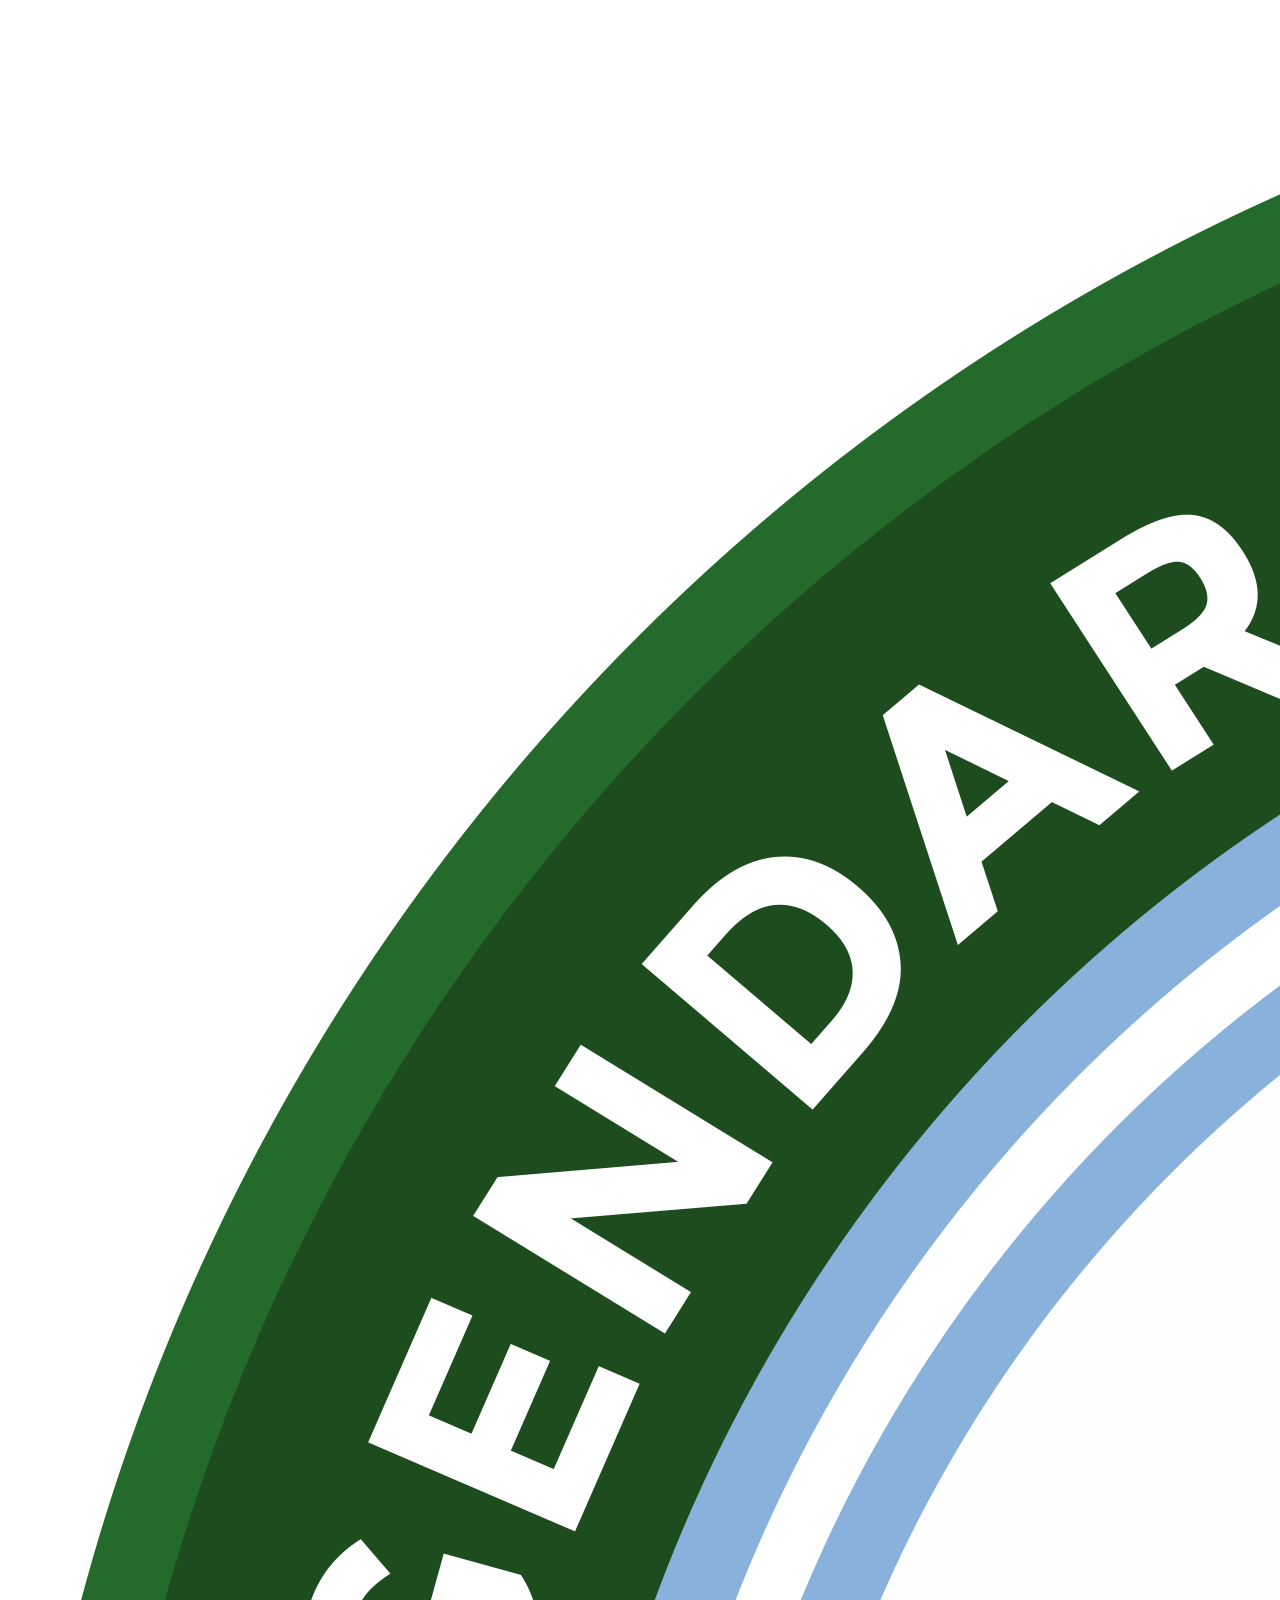
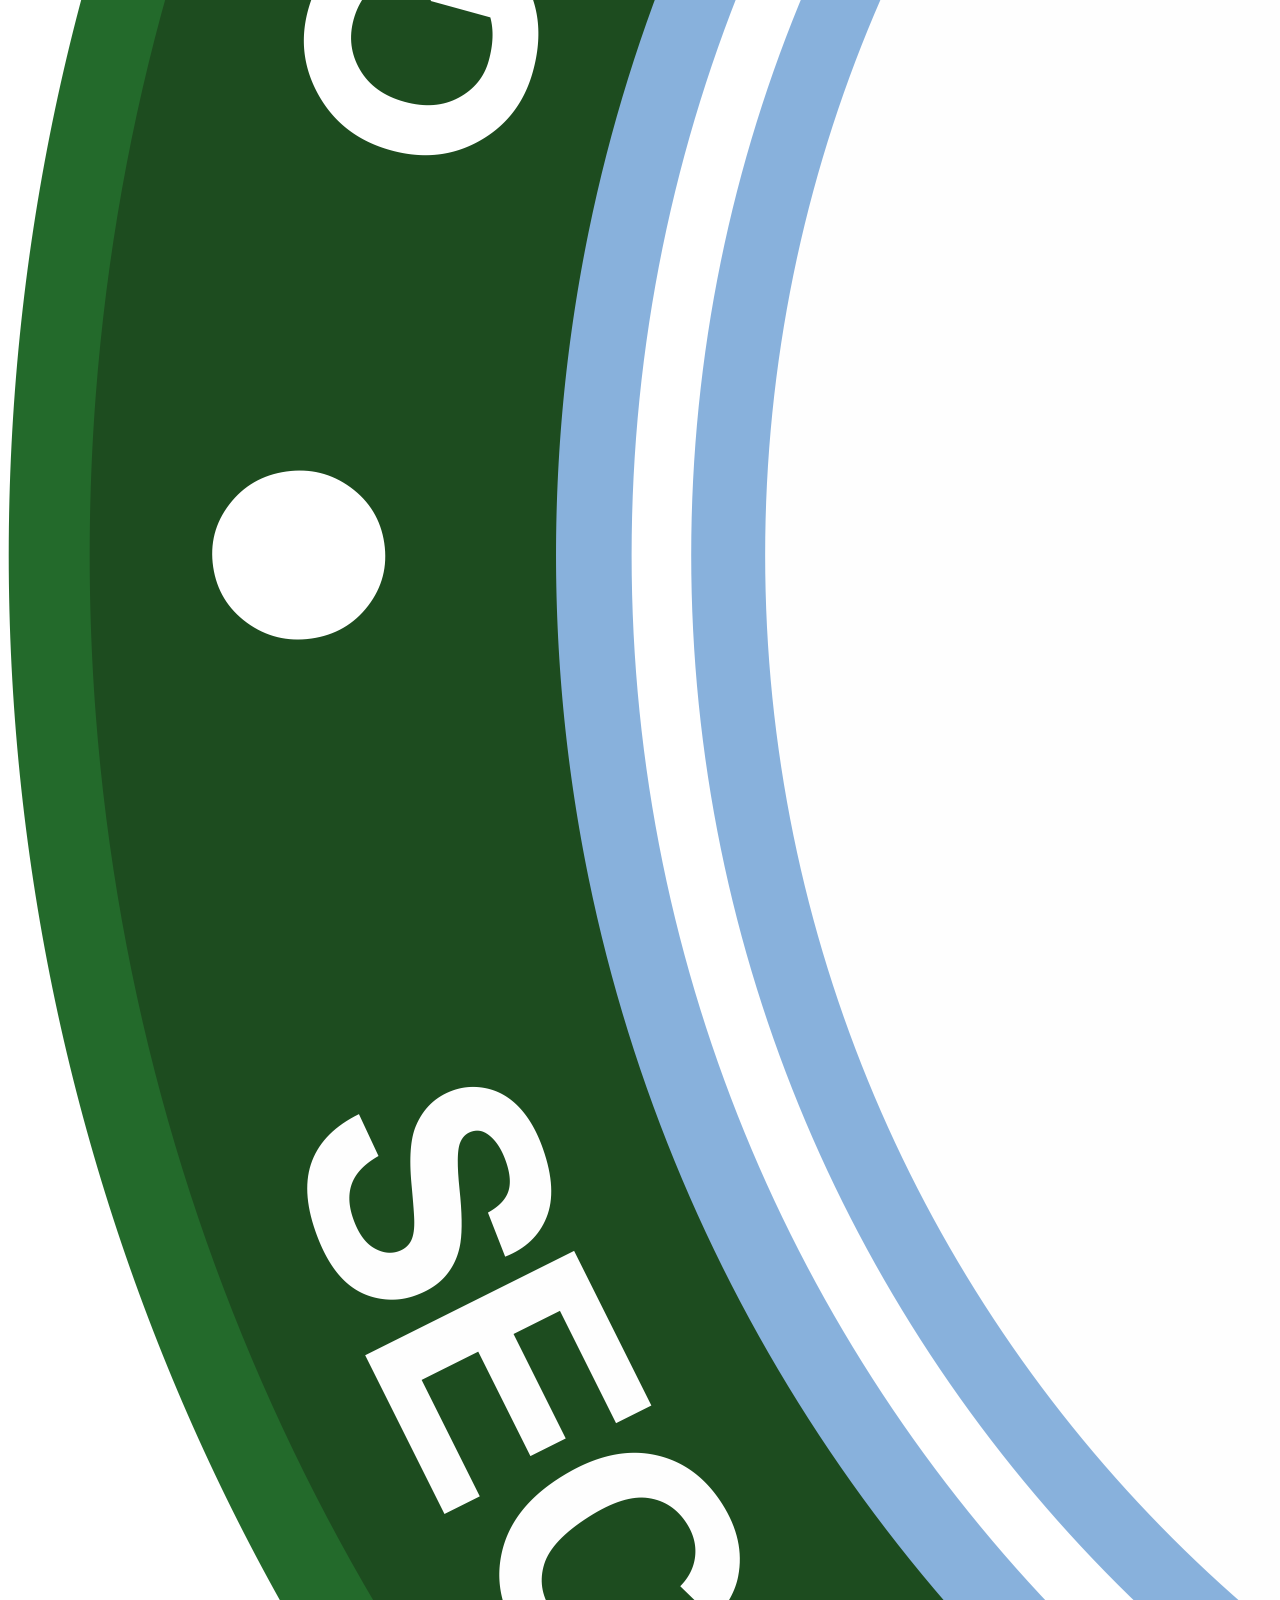
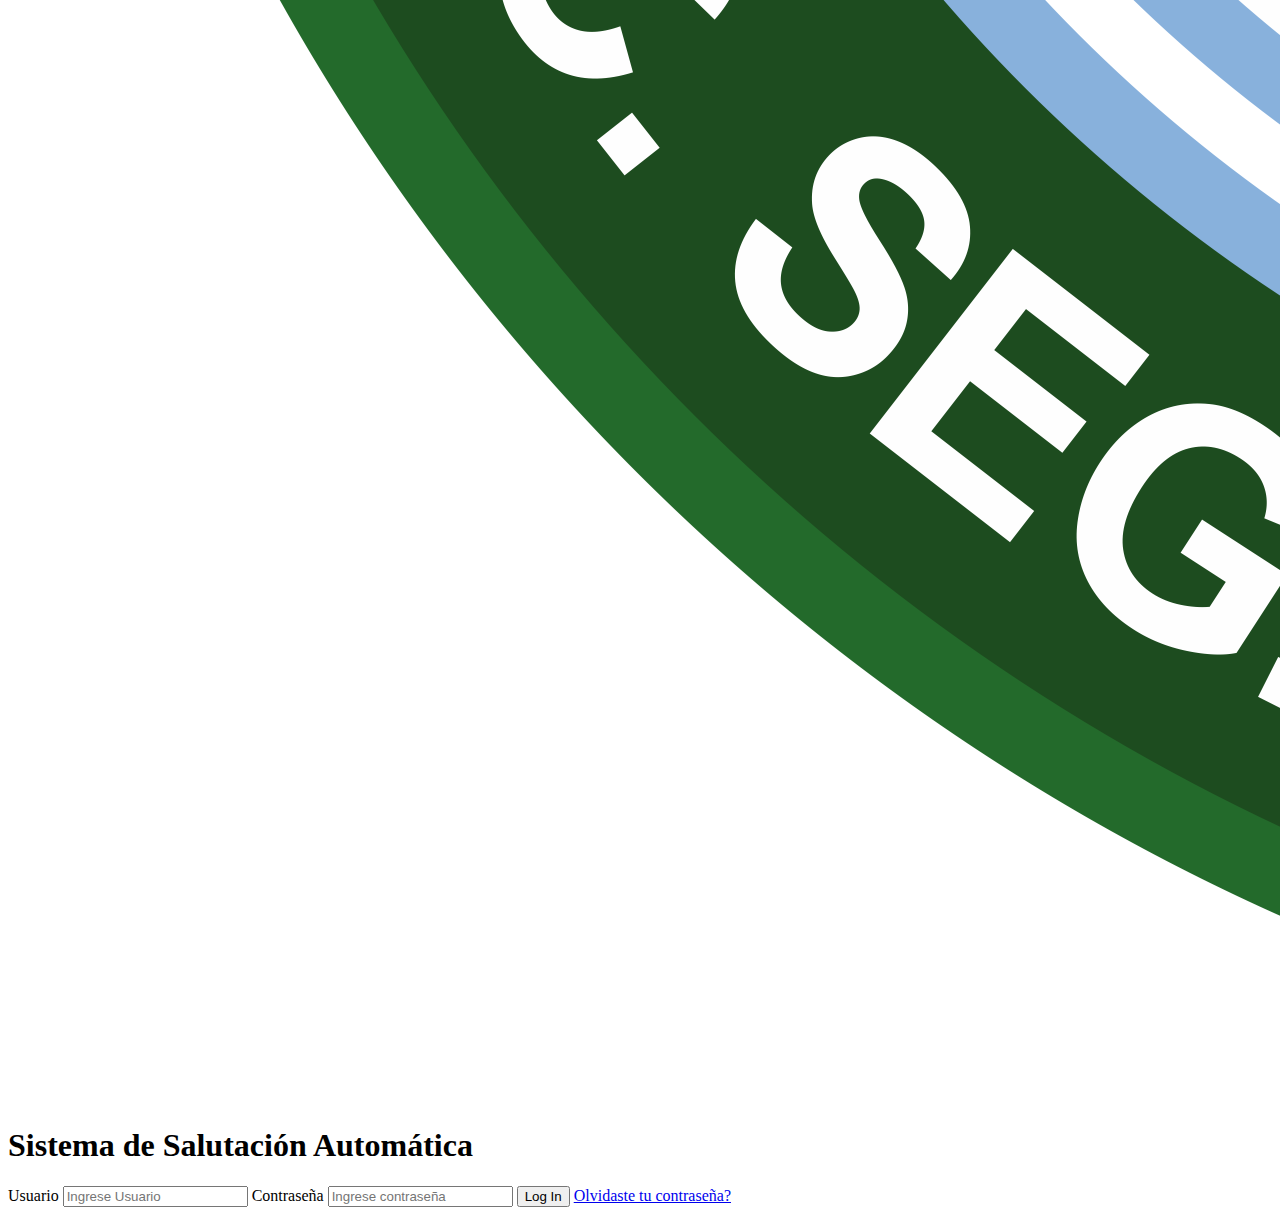
==== index.html @ 7ab35480 "se agrego  login" ====
<!DOCTYPE html>
<html>
  <head>
    <meta charset="utf-8">
    <title>Sistema de Salutación Automática</title>
    <link rel="stylesheet" href="css/style.css">
  </head>
  <body>

    <div class="login-box">
      <img src="img/BASILICA.png" class="avatar" alt="Avatar Image">
      <h1>Sistema de Salutación Automática</h1>
      <form id="loginForm">
          <!-- INGRESE USUARIO -->
          <label for="usuario">Usuario</label>
          <input type="text" name="usuario" placeholder="Ingrese Usuario" required>
          <!-- INGRESE CONTRASEÑA -->
          <label for="contraseña">Contraseña</label>
          <input type="password" name="contraseña" placeholder="Ingrese contraseña" required>
          <input type="submit" value="Log In">
          <a href="#">Olvidaste tu contraseña?</a><br>
      </form>
  </div>
    <script src="js/login.js"></script>
  </body>
</html>
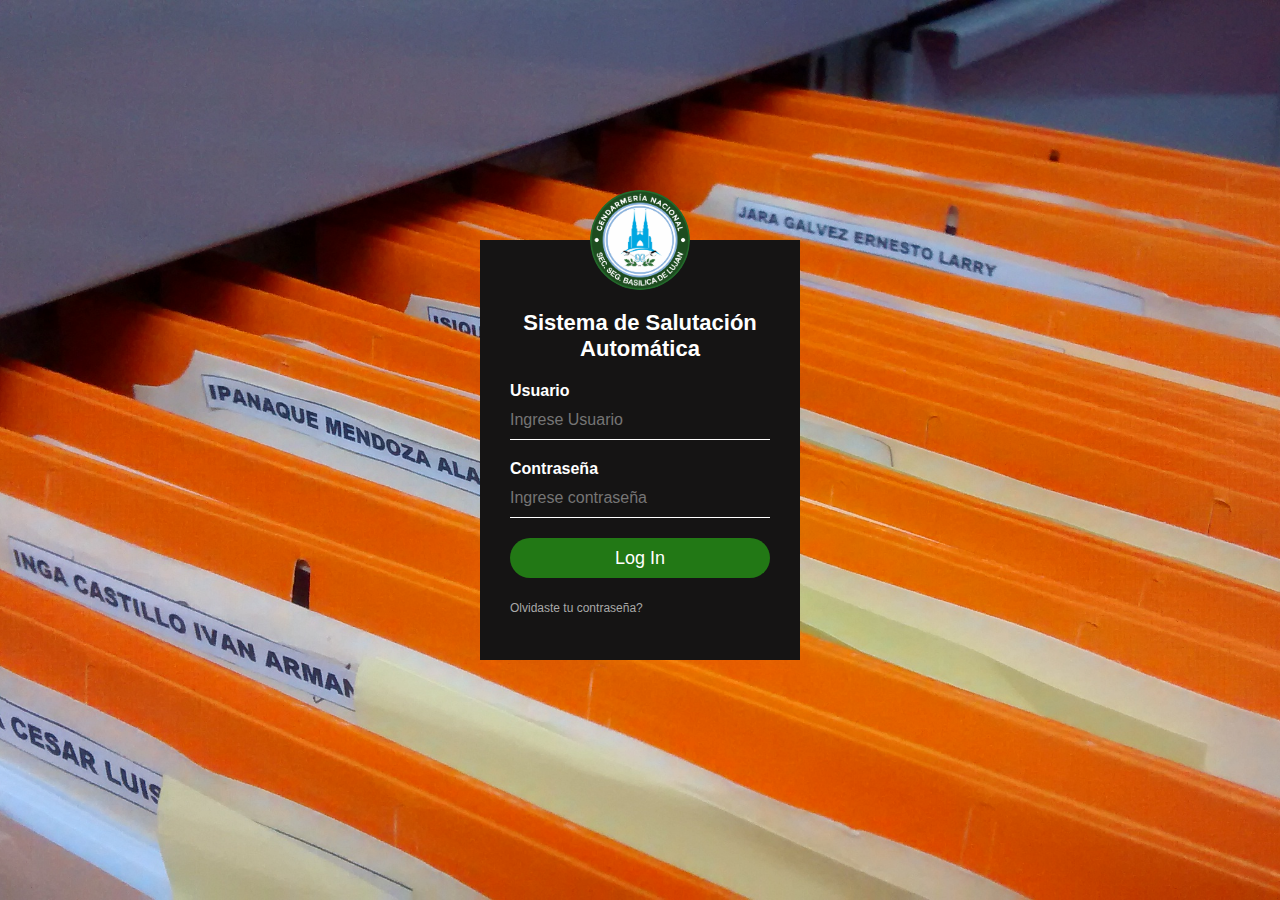
==== commit e7916e0a: "se modifico ruta index.html" ====
--- a/index.html
+++ b/index.html
@@ -3,9 +3,9 @@
   <head>
     <meta charset="utf-8">
     <title>Sistema de Salutación Automática</title>
-    <link rel="stylesheet" href="css/style.css">
+    <link rel="stylesheet" href="CSS/style.css">
   </head>
-  <body>
+  <body id="body-login">
 
     <div class="login-box">
       <img src="img/BASILICA.png" class="avatar" alt="Avatar Image">
@@ -23,4 +23,4 @@
   </div>
     <script src="js/login.js"></script>
   </body>
-</html>+</html>
--- a/CSS/style.css
+++ b/CSS/style.css
@@ -0,0 +1,149 @@
+* {
+  margin: 0;
+  padding: 0;
+  text-decoration: none;
+  list-style: none; 
+  box-sizing: border-box; 
+}
+  body{
+    display: flex;
+   flex-direction: column;
+   min-width: 100vh;
+    /*background-color: #444444;*/
+  }
+
+/* styles LOGIN*/
+
+#body-login{
+    margin: 0;
+    padding: 0;
+    background: url(/img/IMG_20160713_115754022.jpg) no-repeat center top;
+    background-size: cover;
+    font-family: sans-serif;
+    height: 100vh;
+
+  }
+  
+  .login-box {
+    width: 320px;
+    height: 420px;
+    background: rgb(21, 20, 20);
+    color: #fff;
+    top: 50%;
+    left: 50%;
+    position: absolute;
+    transform: translate(-50%, -50%);
+    box-sizing: border-box;
+    padding: 70px 30px;
+  }
+  
+  .login-box .avatar {
+    width: 100px;
+    height: 100px;
+    border-radius: 50%;
+    position: absolute;
+    top: -50px;
+    left: calc(50% - 50px);
+  }
+  
+  .login-box h1 {
+    margin: 0;
+    padding: 0 0 20px;
+    text-align: center;
+    font-size: 22px;
+  }
+  
+  .login-box label {
+    margin: 0;
+    padding: 0;
+    font-weight: bold;
+    display: block;
+  }
+  
+  .login-box input {
+    width: 100%;
+    margin-bottom: 20px;
+  }
+  
+  .login-box input[type="text"], .login-box input[type="password"] {
+    border: none;
+    border-bottom: 1px solid #fff;
+    background: transparent;
+    outline: none;
+    height: 40px;
+    color: #fff;
+    font-size: 16px;
+  }
+  
+  .login-box input[type="submit"] {
+    border: none;
+    outline: none;
+    height: 40px;
+    background: #227815;
+    color: #fff;
+    font-size: 18px;
+    border-radius: 20px;
+  }
+  
+  .login-box input[type="submit"]:hover {
+    cursor: pointer;
+    background: #e35c07;
+    color: #000;
+  }
+  
+  .login-box a {
+    text-decoration: none;
+    font-size: 12px;
+    line-height: 20px;
+    color: darkgrey;
+  }
+  
+  .login-box a:hover {
+    color: #fff;
+  }
+
+@media only screen and (max-width: 600px) {
+    .enlace {
+        flex-direction: column;
+    }
+    }
+
+    /* styles PERSONAS*/
+
+#app{
+  background-color: rgba(244, 94, 0, 0.815);
+  color: #444444;
+}
+.boton{
+  display: flex;
+  justify-content: space-between;
+  padding-bottom: 30px;
+  margin-right: 75%;
+ 
+}
+/* FOOTER */
+/*.footer {
+  display: flex;
+  justify-content: space-between;
+  align-items: center;
+  padding: 10px;
+  background: rgb(0, 0, 0);  
+  margin-top: auto;
+  
+}
+
+.footer-siganos{
+  color: white;
+}
+
+.footer-list{
+  display: flex;
+  row-gap: 0.25rem;
+  list-style:none ;
+  align-items: center;
+ 
+}
+.footer-BA{
+  color:white;
+}
+*/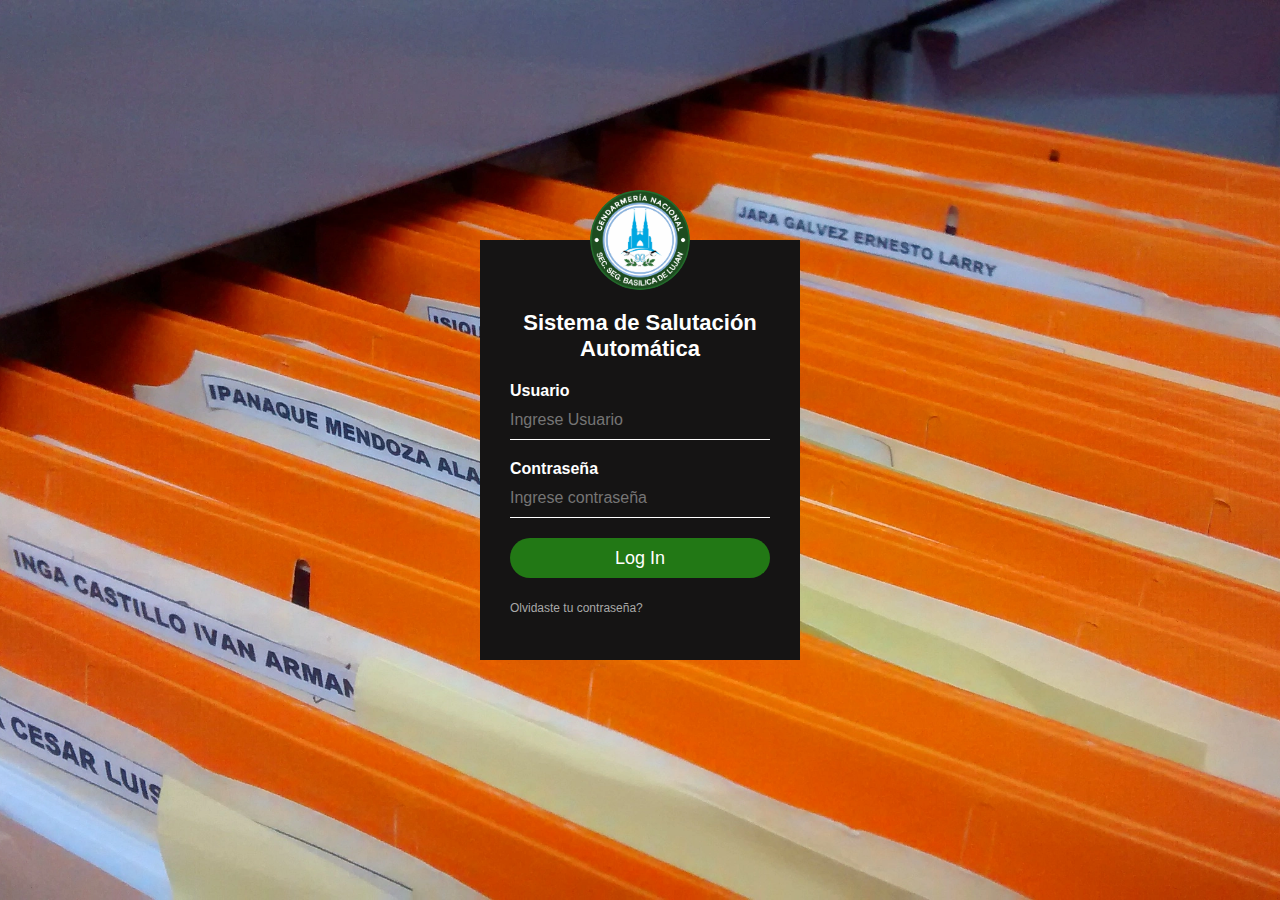
==== commit 903e97e6: "se cambio formato img" ====
--- a/index.html
+++ b/index.html
@@ -1,26 +1,28 @@
 <!DOCTYPE html>
 <html>
-  <head>
-    <meta charset="utf-8">
-    <title>Sistema de Salutación Automática</title>
-    <link rel="stylesheet" href="CSS/style.css">
-  </head>
-  <body id="body-login">
 
-    <div class="login-box">
-      <img src="img/BASILICA.png" class="avatar" alt="Avatar Image">
-      <h1>Sistema de Salutación Automática</h1>
-      <form id="loginForm">
-          <!-- INGRESE USUARIO -->
-          <label for="usuario">Usuario</label>
-          <input type="text" name="usuario" placeholder="Ingrese Usuario" required>
-          <!-- INGRESE CONTRASEÑA -->
-          <label for="contraseña">Contraseña</label>
-          <input type="password" name="contraseña" placeholder="Ingrese contraseña" required>
-          <input type="submit" value="Log In">
-          <a href="#">Olvidaste tu contraseña?</a><br>
-      </form>
+<head>
+  <meta charset="utf-8">
+  <title>Sistema de Salutación Automática</title>
+  <link rel="stylesheet" href="CSS/style.css">
+</head>
+
+<body id="body-login">
+  <div class="login-box">
+    <img src="img/BASILICA.png" class="avatar" alt="Avatar Image">
+    <h1>Sistema de Salutación Automática</h1>
+    <form id="loginForm">
+      <!-- INGRESE USUARIO -->
+      <label for="usuario">Usuario</label>
+      <input type="text" name="usuario" placeholder="Ingrese Usuario" required>
+      <!-- INGRESE CONTRASEÑA -->
+      <label for="contraseña">Contraseña</label>
+      <input type="password" name="contraseña" placeholder="Ingrese contraseña" required>
+      <input type="submit" value="Log In">
+      <a href="#">Olvidaste tu contraseña?</a><br>
+    </form>
   </div>
-    <script src="js/login.js"></script>
-  </body>
-</html>
+  <script src="js/login.js"></script>
+</body>
+
+</html>--- a/CSS/style.css
+++ b/CSS/style.css
@@ -2,125 +2,132 @@
   margin: 0;
   padding: 0;
   text-decoration: none;
-  list-style: none; 
-  box-sizing: border-box; 
+  list-style: none;
+  box-sizing: border-box;
 }
-  body{
-    display: flex;
-   flex-direction: column;
-   min-width: 100vh;
-    /*background-color: #444444;*/
-  }
+
+body {
+  display: flex;
+  flex-direction: column;
+  min-width: 100vh;
+  
+}
 
 /* styles LOGIN*/
 
-#body-login{
-    margin: 0;
-    padding: 0;
-    background: url(/img/IMG_20160713_115754022.jpg) no-repeat center top;
-    background-size: cover;
-    font-family: sans-serif;
-    height: 100vh;
+#body-login {
+  margin: 0;
+  padding: 0;
+  background: url(../img/IMG_20160713_115754022.webp) no-repeat center top;
+  background-size: cover;
+  font-family: sans-serif;
+  height: 100vh;
+
+}
+
+.login-box {
+  width: 320px;
+  height: 420px;
+  background: rgb(21, 20, 20);
+  color: #fff;
+  top: 50%;
+  left: 50%;
+  position: absolute;
+  transform: translate(-50%, -50%);
+  box-sizing: border-box;
+  padding: 70px 30px;
+}
+
+.login-box .avatar {
+  width: 100px;
+  height: 100px;
+  border-radius: 50%;
+  position: absolute;
+  top: -50px;
+  left: calc(50% - 50px);
+}
+
+.login-box h1 {
+  margin: 0;
+  padding: 0 0 20px;
+  text-align: center;
+  font-size: 22px;
+}
+
+.login-box label {
+  margin: 0;
+  padding: 0;
+  font-weight: bold;
+  display: block;
+}
+
+.login-box input {
+  width: 100%;
+  margin-bottom: 20px;
+}
+
+.login-box input[type="text"],
+.login-box input[type="password"] {
+  border: none;
+  border-bottom: 1px solid #fff;
+  background: transparent;
+  outline: none;
+  height: 40px;
+  color: #fff;
+  font-size: 16px;
+}
+
+.login-box input[type="submit"] {
+  border: none;
+  outline: none;
+  height: 40px;
+  background: #227815;
+  color: #fff;
+  font-size: 18px;
+  border-radius: 20px;
+}
+
+.login-box input[type="submit"]:hover {
+  cursor: pointer;
+  background: #e35c07;
+  color: #000;
+}
+
+.login-box a {
+  text-decoration: none;
+  font-size: 12px;
+  line-height: 20px;
+  color: darkgrey;
+}
+
+.login-box a:hover {
+  color: #fff;
+}
+
+@media only screen and (max-width: 900px) {
+  .enlace {
+    display: flex;
+    flex-direction: column;
 
   }
-  
-  .login-box {
-    width: 320px;
-    height: 420px;
-    background: rgb(21, 20, 20);
-    color: #fff;
-    top: 50%;
-    left: 50%;
-    position: absolute;
-    transform: translate(-50%, -50%);
-    box-sizing: border-box;
-    padding: 70px 30px;
-  }
-  
-  .login-box .avatar {
-    width: 100px;
-    height: 100px;
-    border-radius: 50%;
-    position: absolute;
-    top: -50px;
-    left: calc(50% - 50px);
-  }
-  
-  .login-box h1 {
-    margin: 0;
-    padding: 0 0 20px;
-    text-align: center;
-    font-size: 22px;
-  }
-  
-  .login-box label {
-    margin: 0;
-    padding: 0;
-    font-weight: bold;
-    display: block;
-  }
-  
-  .login-box input {
-    width: 100%;
-    margin-bottom: 20px;
-  }
-  
-  .login-box input[type="text"], .login-box input[type="password"] {
-    border: none;
-    border-bottom: 1px solid #fff;
-    background: transparent;
-    outline: none;
-    height: 40px;
-    color: #fff;
-    font-size: 16px;
-  }
-  
-  .login-box input[type="submit"] {
-    border: none;
-    outline: none;
-    height: 40px;
-    background: #227815;
-    color: #fff;
-    font-size: 18px;
-    border-radius: 20px;
-  }
-  
-  .login-box input[type="submit"]:hover {
-    cursor: pointer;
-    background: #e35c07;
-    color: #000;
-  }
-  
-  .login-box a {
-    text-decoration: none;
-    font-size: 12px;
-    line-height: 20px;
-    color: darkgrey;
-  }
-  
-  .login-box a:hover {
-    color: #fff;
-  }
+}
 
-@media only screen and (max-width: 600px) {
-    .enlace {
-        flex-direction: column;
-    }
-    }
 
-    /* styles PERSONAS*/
+/* styles PERSONAS*/
 
-#app{
+#app {
   background-color: rgba(244, 94, 0, 0.815);
   color: #444444;
 }
-.boton{
+
+.boton {
   display: flex;
   justify-content: space-between;
   padding-bottom: 30px;
   margin-right: 75%;
- 
+
 }
+
 /* FOOTER */
 /*.footer {
   display: flex;
